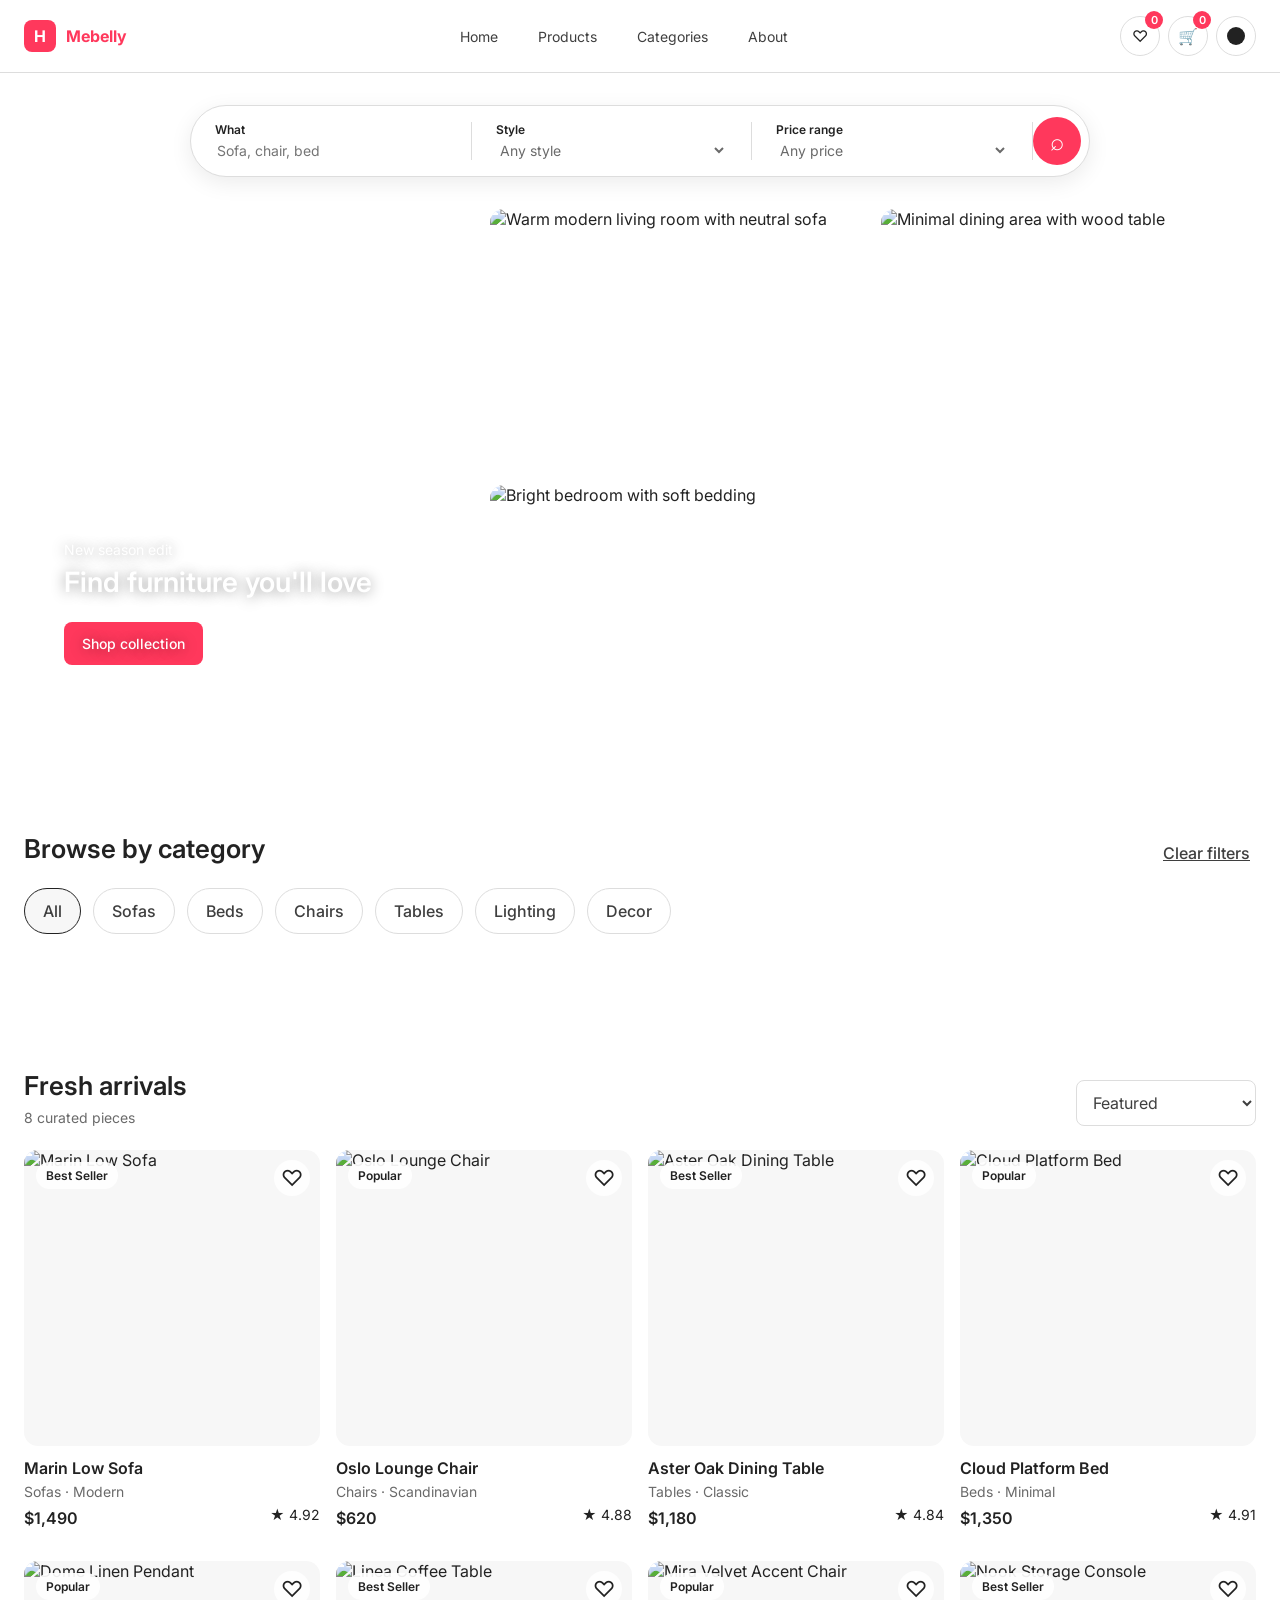
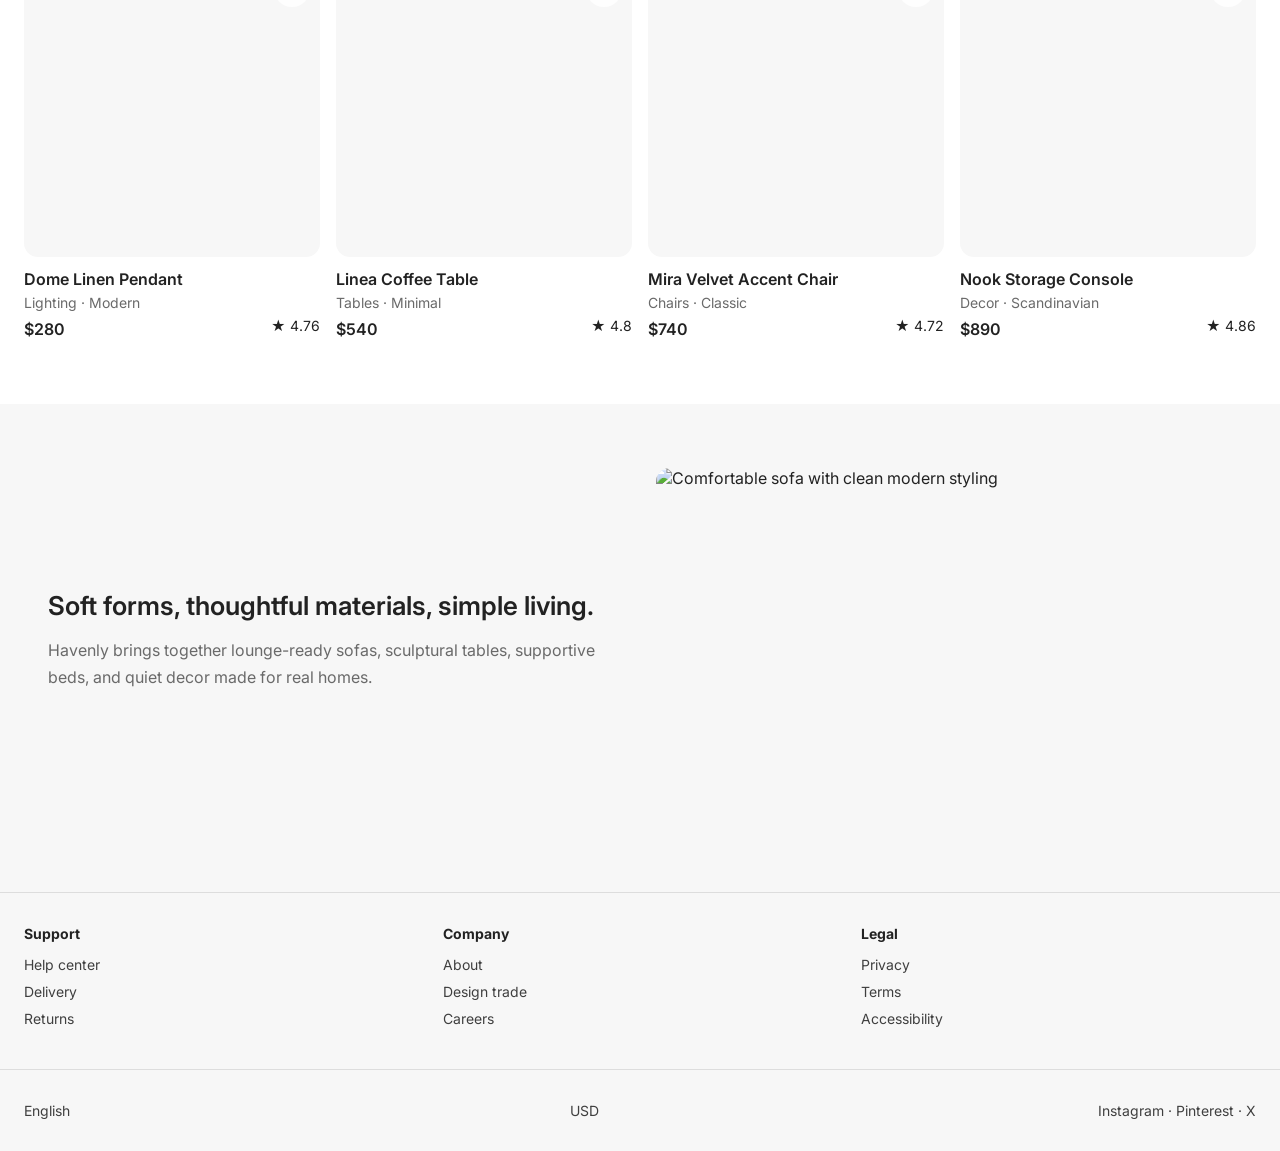
==== index.html @ 91e17a40 "Create mebelly site" ====
<!DOCTYPE html>
<html lang="en">
  <head>
    <meta charset="UTF-8" />
    <meta name="viewport" content="width=device-width, initial-scale=1.0" />
    <title>Havenly Furniture</title>
    <link rel="preconnect" href="https://fonts.googleapis.com" />
    <link rel="preconnect" href="https://fonts.gstatic.com" crossorigin />
    <link href="https://fonts.googleapis.com/css2?family=Inter:wght@400;500;600;700&display=swap" rel="stylesheet" />
    <link rel="stylesheet" href="styles.css" />
  </head>
  <body>
    <header class="topbar">
      <nav class="nav-shell" aria-label="Primary navigation">
        <a class="brand" href="#" aria-label="Havenly home">
          <span class="brand-mark">H</span>
          Mebelly
        </a>
        <div class="nav-tabs" aria-label="Site sections">
          <a href="#home">Home</a>
          <a href="#products">Products</a>
          <a href="#categories">Categories</a>
          <a href="#about">About</a>
        </div>
        <div class="nav-actions">
          <button class="icon-button" id="openWishlist" aria-label="Open wishlist">
            <span class="icon-heart">♡</span>
            <span class="counter" id="wishlistCount">0</span>
          </button>
          <button class="icon-button" id="openCart" aria-label="Open cart">
            <span>🛒</span>
            <span class="counter" id="cartCount">0</span>
          </button>
          <button class="profile-button" aria-label="Profile">
            <span></span>
          </button>
        </div>
      </nav>
    </header>

    <main>
      <section class="hero" id="home">
        <div class="search-wrap">
          <form class="search-bar" id="searchForm">
            <label>
              <span>What</span>
              <input id="whatInput" type="search" placeholder="Sofa, chair, bed" />
            </label>
            <label>
              <span>Style</span>
              <select id="styleInput">
                <option value="">Any style</option>
                <option>Modern</option>
                <option>Classic</option>
                <option>Scandinavian</option>
                <option>Minimal</option>
              </select>
            </label>
            <label>
              <span>Price range</span>
              <select id="priceInput">
                <option value="">Any price</option>
                <option value="0-500">Under $500</option>
                <option value="500-1000">$500 - $1,000</option>
                <option value="1000-2000">$1,000 - $2,000</option>
                <option value="2000-99999">$2,000+</option>
              </select>
            </label>
            <button class="search-button" type="submit" aria-label="Search products">⌕</button>
          </form>
          <button class="mobile-search-trigger" id="mobileSearchTrigger">Start your search</button>
        </div>

        <div class="hero-grid">
          <article class="hero-copy">
            <p>New season edit</p>
            <h1>Find furniture you'll love</h1>
            <a class="primary-link" href="#products">Shop collection</a>
          </article>
          <img src="https://images.unsplash.com/photo-1618220179428-22790b461013?auto=format&fit=crop&w=1200&q=80" alt="Warm modern living room with neutral sofa" />
          <img src="https://images.unsplash.com/photo-1600210492486-724fe5c67fb0?auto=format&fit=crop&w=900&q=80" alt="Minimal dining area with wood table" />
          <img src="https://images.unsplash.com/photo-1616486338812-3dadae4b4ace?auto=format&fit=crop&w=900&q=80" alt="Bright bedroom with soft bedding" />
        </div>
      </section>

      <section class="section" id="categories">
        <div class="section-head">
          <h2>Browse by category</h2>
          <button class="text-button" id="clearFilters">Clear filters</button>
        </div>
        <div class="category-scroll" id="categoryFilters" aria-label="Product categories"></div>
      </section>

      <section class="section product-section" id="products">
        <div class="section-head">
          <div>
            <h2>Fresh arrivals</h2>
            <p id="resultCount">Curated pieces for every room</p>
          </div>
          <select class="sort-select" id="sortInput" aria-label="Sort products">
            <option value="featured">Featured</option>
            <option value="price-low">Price: low to high</option>
            <option value="price-high">Price: high to low</option>
            <option value="rating">Top rated</option>
          </select>
        </div>
        <div class="product-grid" id="productGrid"></div>
      </section>

      <section class="about-band" id="about">
        <div>
          <h2>Soft forms, thoughtful materials, simple living.</h2>
          <p>Havenly brings together lounge-ready sofas, sculptural tables, supportive beds, and quiet decor made for real homes.</p>
        </div>
        <img src="https://images.unsplash.com/photo-1555041469-a586c61ea9bc?auto=format&fit=crop&w=900&q=80" alt="Comfortable sofa with clean modern styling" />
      </section>
    </main>

    <aside class="drawer" id="cartDrawer" aria-hidden="true">
      <div class="drawer-panel">
        <div class="drawer-head">
          <h2>Your cart</h2>
          <button class="icon-button close-drawer" aria-label="Close cart">×</button>
        </div>
        <div class="drawer-list" id="cartItems"></div>
        <label class="promo-box">
          Promo code
          <div>
            <input id="promoInput" placeholder="Try HAVEN10" />
            <button id="applyPromo">Apply</button>
          </div>
        </label>
        <div class="cart-total">
          <span>Total</span>
          <strong id="cartTotal">$0</strong>
        </div>
        <button class="primary-button checkout-button">Checkout</button>
      </div>
    </aside>

    <aside class="drawer" id="wishlistDrawer" aria-hidden="true">
      <div class="drawer-panel">
        <div class="drawer-head">
          <h2>Wishlist</h2>
          <button class="icon-button close-drawer" aria-label="Close wishlist">×</button>
        </div>
        <div class="drawer-list" id="wishlistItems"></div>
      </div>
    </aside>

    <section class="detail-modal" id="detailModal" aria-hidden="true">
      <div class="detail-panel">
        <button class="icon-button detail-close" id="closeDetail" aria-label="Close product detail">×</button>
        <div class="detail-gallery" id="detailGallery"></div>
        <div class="detail-info" id="detailInfo"></div>
      </div>
    </section>

    <section class="mobile-search-modal" id="mobileSearchModal" aria-hidden="true">
      <div class="mobile-search-card">
        <div class="drawer-head">
          <h2>Search furniture</h2>
          <button class="icon-button" id="closeMobileSearch" aria-label="Close search">×</button>
        </div>
        <form id="mobileSearchForm" class="mobile-search-form">
          <label>What<input id="mobileWhatInput" placeholder="Sofa, chair, bed" /></label>
          <label>Style<select id="mobileStyleInput"></select></label>
          <label>Price range<select id="mobilePriceInput"></select></label>
          <button class="primary-button" type="submit">Search</button>
        </form>
      </div>
    </section>

    <button class="sticky-cart" id="stickyCartButton">Cart <span id="stickyCartTotal">$0</span></button>

    <footer class="footer">
      <div class="footer-grid">
        <div>
          <h3>Support</h3>
          <a href="#">Help center</a>
          <a href="#">Delivery</a>
          <a href="#">Returns</a>
        </div>
        <div>
          <h3>Company</h3>
          <a href="#">About</a>
          <a href="#">Design trade</a>
          <a href="#">Careers</a>
        </div>
        <div>
          <h3>Legal</h3>
          <a href="#">Privacy</a>
          <a href="#">Terms</a>
          <a href="#">Accessibility</a>
        </div>
      </div>
      <div class="footer-bottom">
        <span>English</span>
        <span>USD</span>
        <span>Instagram · Pinterest · X</span>
      </div>
    </footer>

    <script src="script.js"></script>
  </body>
</html>
---- styles.css ----
:root {
  --rausch: #ff385c;
  --rausch-active: #e00b41;
  --rausch-disabled: #ffd1da;
  --canvas: #ffffff;
  --surface-soft: #f7f7f7;
  --surface-strong: #f2f2f2;
  --ink: #222222;
  --secondary: #3f3f3f;
  --muted: #6a6a6a;
  --hairline: #dddddd;
  --shadow: 0 10px 28px rgba(0, 0, 0, 0.08);
}

* {
  box-sizing: border-box;
}

html {
  scroll-behavior: smooth;
}

body {
  margin: 0;
  font-family: "Inter", Arial, sans-serif;
  color: var(--ink);
  background: var(--canvas);
}

button,
input,
select {
  font: inherit;
}

button {
  cursor: pointer;
}

a {
  color: inherit;
  text-decoration: none;
}

.topbar {
  position: sticky;
  top: 0;
  z-index: 20;
  background: rgba(255, 255, 255, 0.96);
  border-bottom: 1px solid var(--hairline);
  backdrop-filter: blur(14px);
}

.nav-shell {
  max-width: 1280px;
  height: 72px;
  margin: 0 auto;
  padding: 0 24px;
  display: flex;
  align-items: center;
  justify-content: space-between;
  gap: 24px;
}

.brand,
.nav-actions,
.nav-tabs {
  display: flex;
  align-items: center;
}

.brand {
  gap: 10px;
  font-weight: 700;
  color: var(--rausch);
}

.brand-mark {
  display: grid;
  place-items: center;
  width: 32px;
  height: 32px;
  border-radius: 8px;
  color: #fff;
  background: var(--rausch);
}

.nav-tabs {
  gap: 8px;
  color: var(--secondary);
  font-size: 14px;
}

.nav-tabs a {
  padding: 12px 16px;
  border-radius: 999px;
}

.nav-tabs a:hover {
  background: var(--surface-soft);
}

.nav-actions {
  gap: 8px;
}

.icon-button,
.profile-button {
  width: 40px;
  height: 40px;
  border: 1px solid var(--hairline);
  border-radius: 999px;
  background: #fff;
  color: var(--ink);
  display: inline-grid;
  place-items: center;
  position: relative;
}

.icon-button:hover,
.profile-button:hover {
  box-shadow: 0 4px 14px rgba(0, 0, 0, 0.08);
}

.profile-button span {
  width: 18px;
  height: 18px;
  border-radius: 50%;
  background: var(--ink);
}

.counter {
  position: absolute;
  top: -6px;
  right: -4px;
  min-width: 18px;
  height: 18px;
  padding: 0 5px;
  border-radius: 999px;
  display: grid;
  place-items: center;
  color: #fff;
  background: var(--rausch);
  font-size: 11px;
  font-weight: 600;
}

.hero {
  max-width: 1280px;
  margin: 0 auto;
  padding: 32px 24px 64px;
}

.search-wrap {
  display: flex;
  justify-content: center;
  margin-bottom: 32px;
}

.search-bar {
  width: min(900px, 100%);
  min-height: 72px;
  display: grid;
  grid-template-columns: 1fr 1fr 1fr 56px;
  align-items: center;
  border: 1px solid var(--hairline);
  border-radius: 999px;
  background: #fff;
  box-shadow: 0 6px 22px rgba(0, 0, 0, 0.08);
  overflow: hidden;
}

.search-bar label {
  display: flex;
  flex-direction: column;
  gap: 4px;
  padding: 0 24px;
  border-right: 1px solid var(--hairline);
}

.search-bar span {
  font-size: 12px;
  font-weight: 600;
}

.search-bar input,
.search-bar select {
  width: 100%;
  min-width: 0;
  border: 0;
  outline: 0;
  color: var(--muted);
  background: transparent;
  font-size: 14px;
}

.search-button {
  width: 48px;
  height: 48px;
  margin-right: 8px;
  border: 0;
  border-radius: 50%;
  background: var(--rausch);
  color: #fff;
  font-size: 24px;
}

.search-button:active,
.primary-button:active {
  background: var(--rausch-active);
}

.mobile-search-trigger {
  display: none;
}

.hero-grid {
  display: grid;
  grid-template-columns: 1.2fr 1fr 1fr;
  grid-template-rows: 260px 220px;
  gap: 16px;
}

.hero-grid img,
.about-band img,
.product-image,
.detail-gallery img {
  width: 100%;
  height: 100%;
  object-fit: cover;
}

.hero-grid img,
.hero-copy {
  border-radius: 14px;
  overflow: hidden;
}

.hero-copy {
  grid-row: span 2;
  min-height: 496px;
  padding: 40px;
  display: flex;
  flex-direction: column;
  justify-content: flex-end;
  background: url("https://images.unsplash.com/photo-1567016376408-0226e4d0c1ea?auto=format&fit=crop&w=1100&q=80") center/cover;
  color: #fff;
  text-shadow: 0 1px 14px rgba(0, 0, 0, 0.42);
}

.hero-copy p {
  margin: 0 0 8px;
  font-size: 14px;
}

.hero-copy h1 {
  max-width: 360px;
  margin: 0 0 24px;
  font-size: 28px;
  line-height: 1.16;
  font-weight: 600;
  letter-spacing: 0;
}

.primary-link,
.primary-button {
  border: 0;
  border-radius: 8px;
  background: var(--rausch);
  color: #fff;
  font-weight: 500;
}

.primary-link {
  width: fit-content;
  padding: 13px 18px;
  font-size: 14px;
}

.section,
.about-band {
  max-width: 1280px;
  margin: 0 auto;
  padding: 64px 24px;
}

.section-head {
  display: flex;
  justify-content: space-between;
  align-items: flex-end;
  gap: 16px;
  margin-bottom: 24px;
}

h2 {
  margin: 0;
  font-size: 26px;
  line-height: 1.2;
  font-weight: 600;
}

.section-head p {
  margin: 8px 0 0;
  color: var(--muted);
  font-size: 14px;
}

.text-button {
  border: 0;
  background: transparent;
  color: var(--secondary);
  font-weight: 500;
  text-decoration: underline;
}

.category-scroll {
  display: flex;
  gap: 12px;
  overflow-x: auto;
  padding-bottom: 8px;
}

.category-pill {
  flex: 0 0 auto;
  padding: 12px 18px;
  border: 1px solid var(--hairline);
  border-radius: 999px;
  background: #fff;
  color: var(--secondary);
  font-weight: 500;
}

.category-pill.active,
.category-pill:hover {
  border-color: var(--ink);
  background: var(--surface-soft);
}

.sort-select {
  min-width: 180px;
  border: 1px solid var(--hairline);
  border-radius: 8px;
  padding: 11px 12px;
  background: #fff;
  color: var(--secondary);
}

.product-grid {
  display: grid;
  grid-template-columns: repeat(4, minmax(0, 1fr));
  gap: 32px 16px;
}

.product-card {
  border: 0;
  padding: 0;
  background: transparent;
  text-align: left;
  transition: transform 160ms ease, filter 160ms ease;
}

.product-card:hover {
  transform: translateY(-2px);
  filter: drop-shadow(0 8px 14px rgba(0, 0, 0, 0.08));
}

.image-wrap {
  position: relative;
  aspect-ratio: 1 / 1;
  margin-bottom: 12px;
  overflow: hidden;
  border-radius: 14px;
  background: var(--surface-soft);
}

.badge {
  position: absolute;
  top: 12px;
  left: 12px;
  padding: 6px 10px;
  border-radius: 999px;
  background: rgba(255, 255, 255, 0.92);
  color: var(--ink);
  font-size: 12px;
  font-weight: 600;
}

.heart {
  position: absolute;
  top: 10px;
  right: 10px;
  width: 36px;
  height: 36px;
  border: 0;
  border-radius: 50%;
  background: rgba(255, 255, 255, 0.88);
  color: var(--ink);
  font-size: 22px;
  line-height: 1;
}

.heart.active {
  color: var(--rausch);
}

.product-card h3 {
  margin: 0 0 5px;
  font-size: 16px;
  font-weight: 600;
}

.product-meta,
.rating {
  margin: 0 0 6px;
  color: var(--muted);
  font-size: 14px;
}

.price-row {
  display: flex;
  justify-content: space-between;
  align-items: center;
  gap: 8px;
}

.price {
  font-weight: 600;
}

.rating {
  color: var(--ink);
}

.about-band {
  display: grid;
  grid-template-columns: 1fr 1fr;
  align-items: center;
  gap: 32px;
  background: var(--surface-soft);
  max-width: none;
}

.about-band > * {
  max-width: 616px;
}

.about-band div {
  justify-self: end;
  padding-left: 24px;
}

.about-band p {
  color: var(--muted);
  line-height: 1.7;
}

.about-band img {
  height: 360px;
  border-radius: 14px 0 0 14px;
}

.drawer,
.detail-modal,
.mobile-search-modal {
  position: fixed;
  inset: 0;
  z-index: 50;
  display: none;
  background: rgba(0, 0, 0, 0.36);
}

.drawer.open,
.detail-modal.open,
.mobile-search-modal.open {
  display: block;
}

.drawer-panel {
  width: min(440px, 100%);
  height: 100%;
  margin-left: auto;
  padding: 24px;
  background: #fff;
  overflow-y: auto;
}

.drawer-head {
  display: flex;
  align-items: center;
  justify-content: space-between;
  gap: 16px;
  margin-bottom: 24px;
}

.drawer-head h2 {
  font-size: 24px;
}

.drawer-list {
  display: grid;
  gap: 16px;
}

.line-item {
  display: grid;
  grid-template-columns: 80px 1fr;
  gap: 14px;
  align-items: center;
}

.line-item img {
  width: 80px;
  height: 80px;
  object-fit: cover;
  border-radius: 12px;
}

.line-item h3 {
  margin: 0 0 4px;
  font-size: 15px;
  font-weight: 600;
}

.line-item p {
  margin: 0 0 8px;
  color: var(--muted);
  font-size: 14px;
}

.line-actions {
  display: flex;
  align-items: center;
  gap: 8px;
}

.line-actions button,
.promo-box button,
.secondary-button {
  min-height: 36px;
  border: 1px solid var(--ink);
  border-radius: 8px;
  background: #fff;
  color: var(--ink);
  font-weight: 500;
}

.line-actions button {
  min-width: 36px;
}

.promo-box {
  display: grid;
  gap: 8px;
  margin-top: 24px;
  color: var(--secondary);
  font-size: 14px;
  font-weight: 500;
}

.promo-box div {
  display: grid;
  grid-template-columns: 1fr auto;
  gap: 8px;
}

.promo-box input {
  min-height: 42px;
  border: 1px solid var(--hairline);
  border-radius: 8px;
  padding: 0 12px;
}

.promo-box button {
  padding: 0 14px;
}

.cart-total {
  display: flex;
  justify-content: space-between;
  margin: 24px 0;
  padding-top: 20px;
  border-top: 1px solid var(--hairline);
  font-size: 18px;
}

.primary-button,
.secondary-button {
  min-height: 48px;
  padding: 0 18px;
}

.checkout-button {
  width: 100%;
}

.empty-state {
  padding: 32px;
  border-radius: 14px;
  background: var(--surface-soft);
  color: var(--muted);
  text-align: center;
}

.detail-modal.open {
  display: grid;
  place-items: center;
  padding: 24px;
}

.detail-panel {
  position: relative;
  width: min(1100px, 100%);
  max-height: 90vh;
  display: grid;
  grid-template-columns: 1.1fr 0.9fr;
  gap: 24px;
  padding: 24px;
  border-radius: 14px;
  background: #fff;
  overflow-y: auto;
}

.detail-close {
  position: absolute;
  top: 16px;
  right: 16px;
  z-index: 2;
}

.detail-gallery {
  display: grid;
  grid-template-columns: 1fr 1fr;
  gap: 8px;
}

.detail-gallery img {
  height: 180px;
  border-radius: 12px;
}

.detail-gallery img:first-child {
  grid-column: span 2;
  height: 360px;
}

.detail-info {
  padding: 24px 16px 16px;
}

.detail-info h2 {
  margin-bottom: 8px;
}

.detail-info .detail-price {
  margin: 0 0 18px;
  font-size: 22px;
  font-weight: 600;
}

.detail-info p {
  color: var(--muted);
  line-height: 1.7;
}

.quantity {
  display: flex;
  align-items: center;
  justify-content: space-between;
  width: 160px;
  margin: 24px 0;
  border: 1px solid var(--hairline);
  border-radius: 999px;
  padding: 6px;
}

.quantity button {
  width: 34px;
  height: 34px;
  border: 1px solid var(--hairline);
  border-radius: 50%;
  background: #fff;
}

.detail-actions {
  display: grid;
  grid-template-columns: 1fr 1fr;
  gap: 12px;
}

.mobile-search-card {
  min-height: 100%;
  padding: 24px;
  background: #fff;
}

.mobile-search-form {
  display: grid;
  gap: 16px;
}

.mobile-search-form label {
  display: grid;
  gap: 8px;
  color: var(--secondary);
  font-weight: 500;
}

.mobile-search-form input,
.mobile-search-form select {
  height: 52px;
  border: 1px solid var(--hairline);
  border-radius: 8px;
  padding: 0 12px;
}

.sticky-cart {
  display: none;
}

.footer {
  border-top: 1px solid var(--hairline);
  background: var(--surface-soft);
}

.footer-grid,
.footer-bottom {
  max-width: 1280px;
  margin: 0 auto;
  padding: 32px 24px;
}

.footer-grid {
  display: grid;
  grid-template-columns: repeat(3, 1fr);
  gap: 24px;
}

.footer h3 {
  margin: 0 0 14px;
  font-size: 14px;
}

.footer a {
  display: block;
  margin: 10px 0;
  color: var(--secondary);
  font-size: 14px;
}

.footer-bottom {
  display: flex;
  justify-content: space-between;
  border-top: 1px solid var(--hairline);
  color: var(--secondary);
  font-size: 14px;
}

@media (max-width: 940px) {
  .nav-tabs {
    display: none;
  }

  .search-bar {
    display: none;
  }

  .mobile-search-trigger {
    display: block;
    width: 100%;
    max-width: 480px;
    min-height: 56px;
    border: 1px solid var(--hairline);
    border-radius: 999px;
    background: #fff;
    color: var(--secondary);
    box-shadow: 0 5px 18px rgba(0, 0, 0, 0.08);
    font-weight: 500;
  }

  .hero-grid,
  .about-band,
  .detail-panel {
    grid-template-columns: 1fr;
  }

  .hero-grid {
    grid-template-rows: auto;
  }

  .hero-copy {
    min-height: 360px;
  }

  .hero-grid img {
    height: 220px;
  }

  .product-grid {
    grid-template-columns: repeat(2, minmax(0, 1fr));
  }

  .about-band div {
    justify-self: auto;
    padding: 0 24px;
  }

  .about-band img {
    border-radius: 14px;
    margin: 0 24px;
    width: calc(100% - 48px);
  }
}

@media (max-width: 640px) {
  body {
    padding-bottom: 76px;
  }

  .nav-shell {
    height: 64px;
    padding: 0 16px;
  }

  .brand {
    font-size: 0;
  }

  .section,
  .hero,
  .about-band {
    padding: 40px 16px;
  }

  .section-head {
    align-items: flex-start;
    flex-direction: column;
  }

  h2 {
    font-size: 22px;
  }

  .hero-copy {
    padding: 24px;
    min-height: 320px;
  }

  .hero-copy h1 {
    font-size: 24px;
  }

  .product-grid {
    grid-template-columns: 1fr;
    gap: 28px;
  }

  .detail-modal.open {
    padding: 0;
  }

  .detail-panel {
    min-height: 100%;
    border-radius: 0;
    padding: 16px;
  }

  .detail-gallery img:first-child,
  .detail-gallery img {
    height: 220px;
  }

  .detail-actions,
  .footer-grid,
  .footer-bottom {
    grid-template-columns: 1fr;
  }

  .footer-bottom {
    display: grid;
    gap: 12px;
  }

  .sticky-cart {
    position: fixed;
    left: 16px;
    right: 16px;
    bottom: 16px;
    z-index: 30;
    min-height: 52px;
    border: 0;
    border-radius: 8px;
    display: flex;
    align-items: center;
    justify-content: space-between;
    padding: 0 18px;
    background: var(--rausch);
    color: #fff;
    font-weight: 600;
    box-shadow: var(--shadow);
  }
}
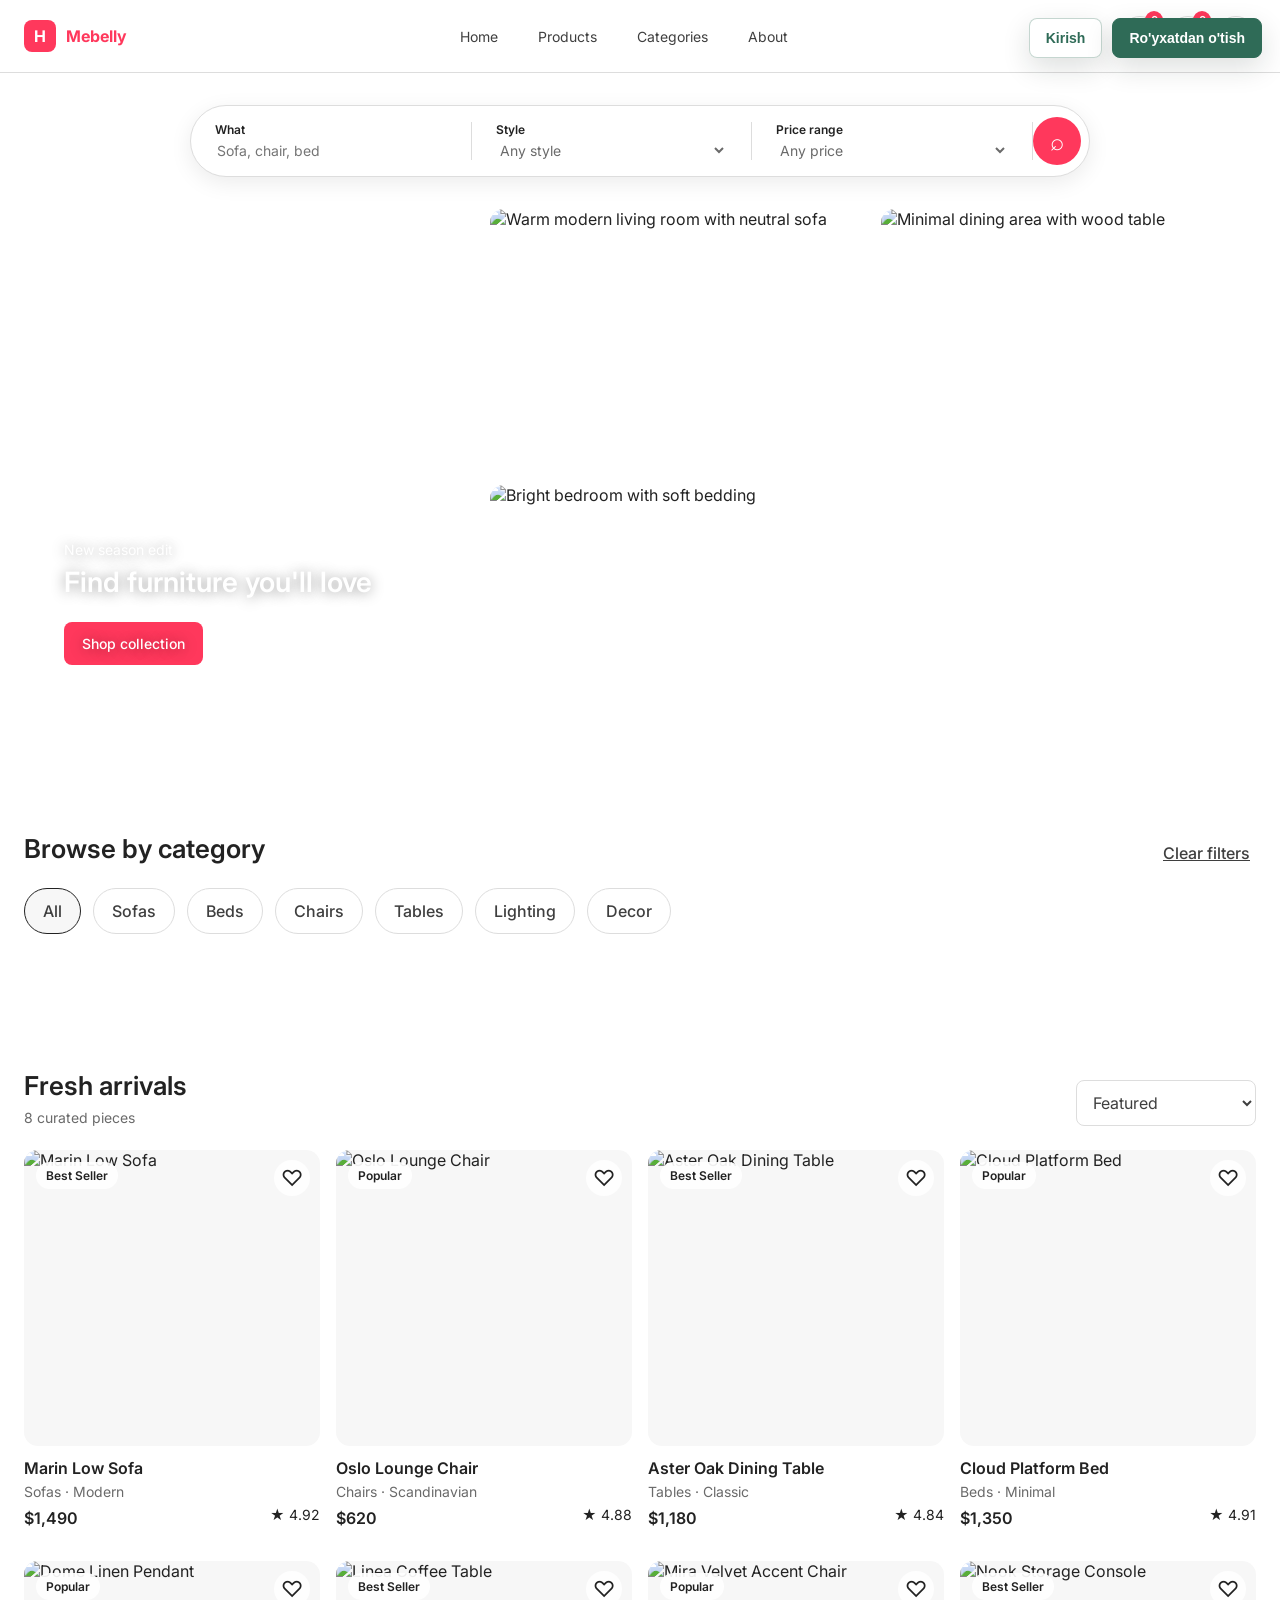
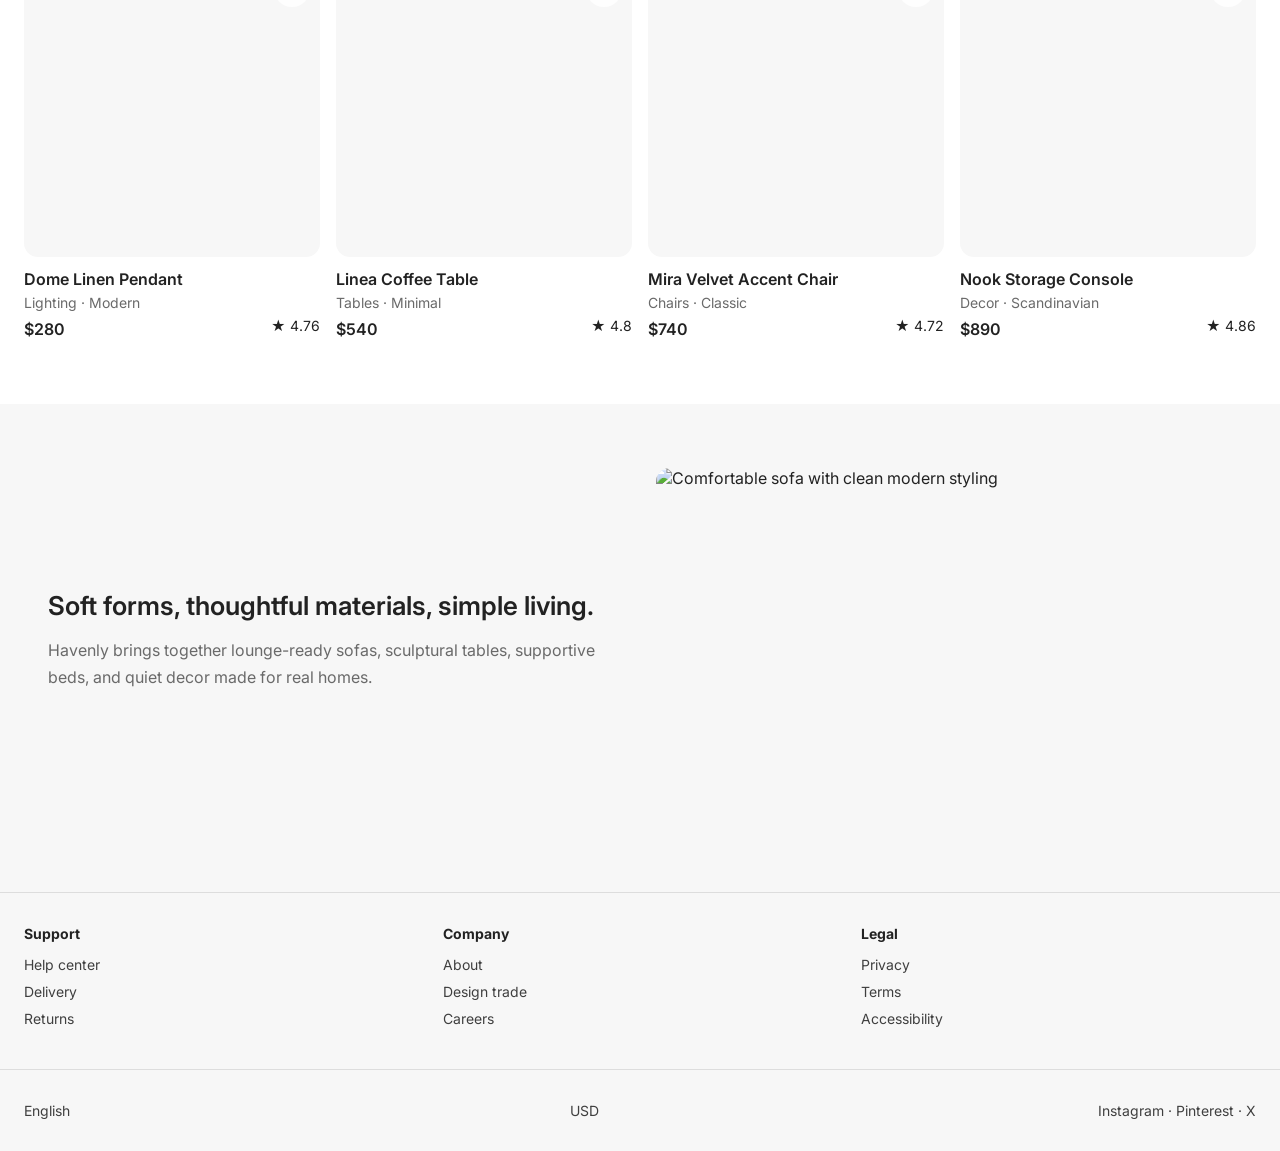
==== commit e7f24c7d: "login/register page create" ====
--- a/index.html
+++ b/index.html
@@ -8,8 +8,63 @@
     <link rel="preconnect" href="https://fonts.gstatic.com" crossorigin />
     <link href="https://fonts.googleapis.com/css2?family=Inter:wght@400;500;600;700&display=swap" rel="stylesheet" />
     <link rel="stylesheet" href="styles.css" />
-  </head>
-  <body>
+  <style>
+    .home-auth-actions {
+      position: fixed;
+      top: 18px;
+      right: 18px;
+      z-index: 50;
+      display: flex;
+      gap: 10px;
+      align-items: center;
+    }
+
+    .home-auth-actions a {
+      display: inline-flex;
+      min-height: 40px;
+      align-items: center;
+      justify-content: center;
+      padding: 0 16px;
+      border-radius: 8px;
+      font-family: Arial, Helvetica, sans-serif;
+      font-size: 14px;
+      font-weight: 700;
+      text-decoration: none;
+      box-shadow: 0 10px 28px rgba(24, 33, 31, 0.14);
+    }
+
+    .home-auth-login {
+      border: 1px solid rgba(47, 107, 87, 0.28);
+      color: #2f6b57;
+      background: rgba(255, 255, 255, 0.92);
+    }
+
+    .home-auth-register {
+      border: 1px solid #2f6b57;
+      color: #fff;
+      background: #2f6b57;
+    }
+
+    @media (max-width: 520px) {
+      .home-auth-actions {
+        right: 12px;
+        left: 12px;
+        justify-content: flex-end;
+      }
+
+      .home-auth-actions a {
+        min-height: 38px;
+        padding: 0 12px;
+        font-size: 13px;
+      }
+    }
+  </style>
+</head>
+<body>
+  <div class="home-auth-actions" aria-label="Hisob tugmalari">
+    <a class="home-auth-login" href="login.html">Kirish</a>
+    <a class="home-auth-register" href="register.html">Ro'yxatdan o'tish</a>
+  </div>
     <header class="topbar">
       <nav class="nav-shell" aria-label="Primary navigation">
         <a class="brand" href="#" aria-label="Havenly home">
